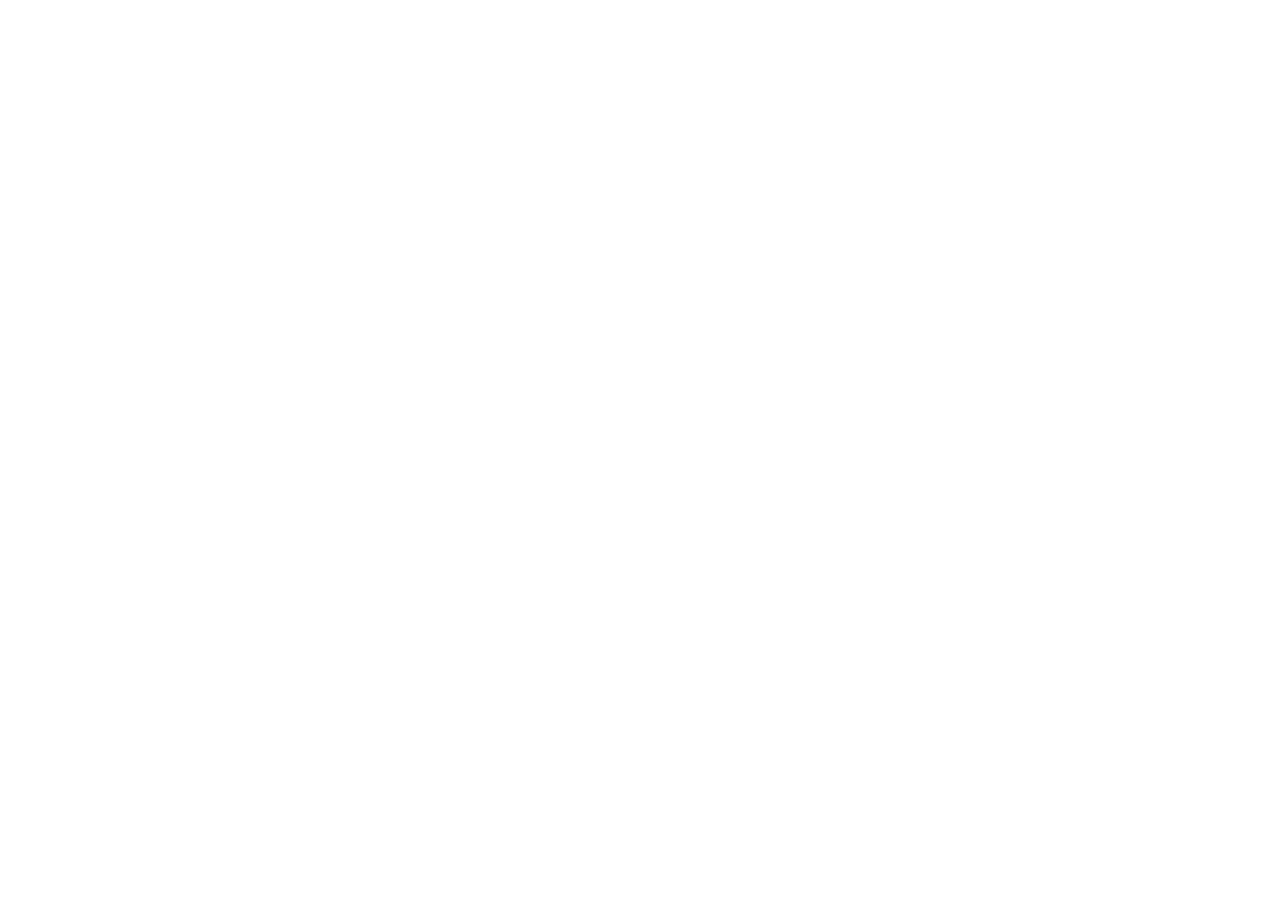
==== Tela inicial/index.html @ 7da2fbda "commit test" ====
<!DOCTYPE html>
<html lang="en">
<head>
    <meta charset="UTF-8">
    <meta name="viewport" content="width=device-width, initial-scale=1.0">
    <title>Document</title>
    <link rel="stylesheet" href="style.css">
</head>
<body>
    
</body>
</html>
---- Tela inicial/style.css ----
*{
    padding: auto;
}
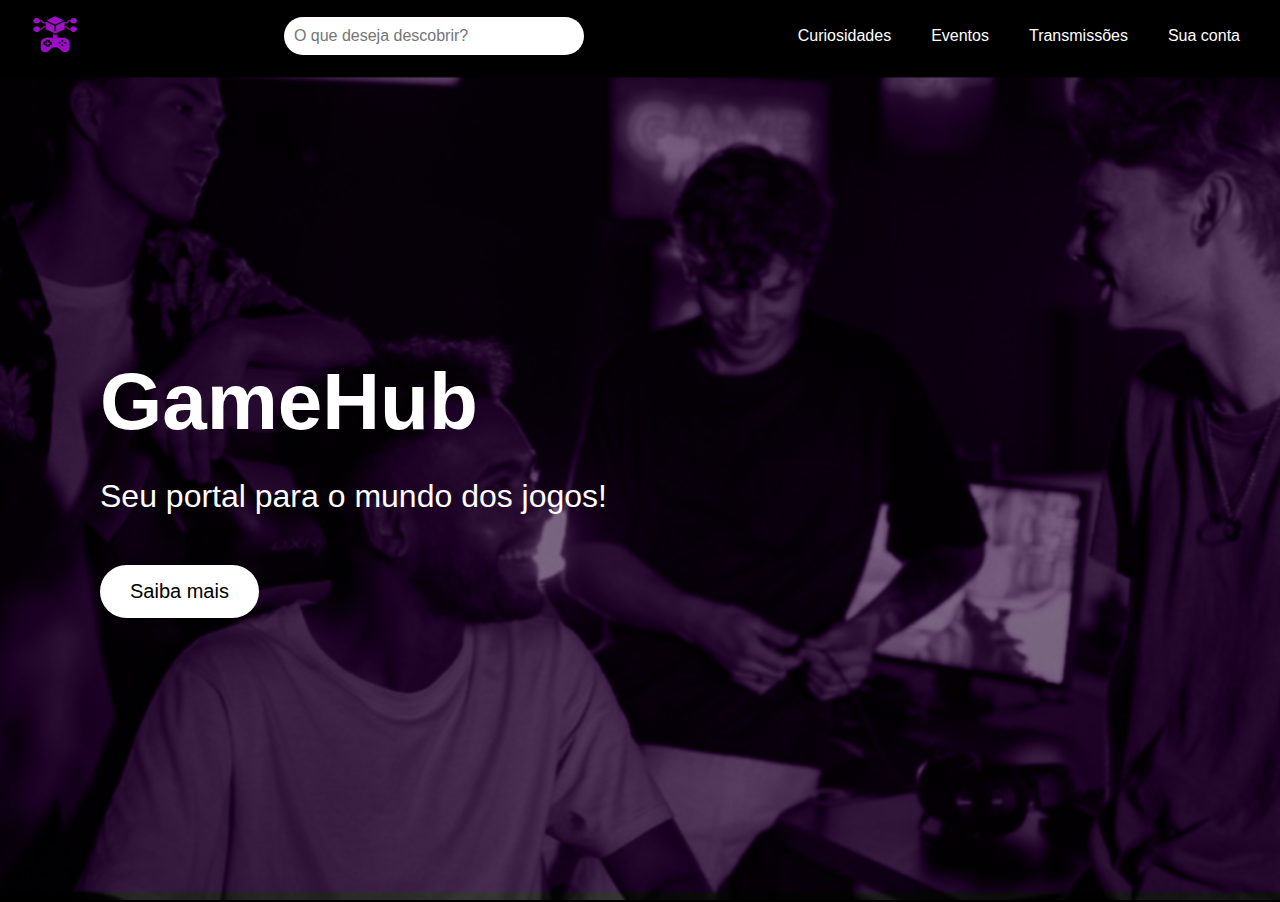
==== commit 543cde9d: "Tela inicial" ====
--- a/Tela inicial/index.html
+++ b/Tela inicial/index.html
@@ -7,6 +7,30 @@
     <link rel="stylesheet" href="style.css">
 </head>
 <body>
+    <header>
+        <img src="./imagens/Captura de tela 2024-08-22 081132.png" alt="Ícone" class="logo">
+        <div class="search-bar">
+            <input type="text" placeholder="O que deseja descobrir?">
+        </div>
+        <nav>
+            <ul>
+                <li><a href="#">Curiosidades</a></li>
+                <li><a href="#">Eventos</a></li>
+                <li><a href="#">Transmissões</a></li>
+                <li><a href="#">Sua conta</a></li>
+            </ul>
+        </nav>
+    </header>
+    <main>
+        <div class="hero">
+            <div class="overlay"></div>
+            <div class="content">
+                <h1>GameHub</h1>
+                <p>Seu portal para o mundo dos jogos!</p>
+                <button>Saiba mais</button>
+            </div>
+        </div>
+    </main>
     
 </body>
 </html>--- a/Tela inicial/style.css
+++ b/Tela inicial/style.css
@@ -1,3 +1,109 @@
-*{
-    padding: auto;
-}+* {
+    margin: 0;
+    padding: 0;
+    box-sizing: border-box;
+    font-family: Arial, sans-serif;
+}
+
+html, body {
+    height: 100%;
+    overflow: hidden;
+}
+
+body {
+    background-color: #000;
+    color: #fff;
+}
+
+header {
+    display: flex;
+    justify-content: space-between;
+    align-items: center;
+    padding: 15px 30px;
+    background-color: #000;
+}
+
+header .logo {
+    width: 50px;
+    height: auto;
+}
+
+.search-bar input {
+    padding: 10px;
+    border-radius: 50px;
+    border: none;
+    width: 300px;
+    font-size: 16px;
+}
+
+nav ul {
+    list-style: none;
+    display: flex;
+    gap: 20px;
+}
+
+nav ul li a {
+    color: #fff;
+    text-decoration: none;
+    font-size: 16px;
+    padding: 5px 10px;
+    transition: background-color 0.3s;
+}
+
+nav ul li a:hover {
+    background-color: rgba(255, 255, 255, 0.2);
+    border-radius: 5px;
+}
+
+.hero {
+    position: relative;
+    height: calc(100vh - 70px);
+    background: url(./imagens/Captura\ de\ tela\ 2024-08-22\ 085514.png) no-repeat center center/cover;
+    background-blend-mode: screen;
+}
+
+.overlay {
+    position: absolute;
+    top: 0;
+    left: 0;
+    width: 100%;
+    height: 100%;
+    background-color: rgba(0, 0, 0, 0.5);
+}
+
+.content {
+    position: relative;
+    z-index: 2;
+    text-align: left;
+    top: 50%;
+    transform: translateY(-50%);
+    margin-left: 100px;
+    max-width: 700px; 
+}
+
+.content h1 {
+    font-size: 80px;
+    margin-bottom: 30px;
+}
+
+.content p {
+    font-size: 32px; 
+    margin-bottom: 30px; 
+}
+
+.content button {
+    padding: 15px 30px;
+    border: none;
+    border-radius: 50px;
+    background-color: #fff;
+    color: #000;
+    cursor: pointer;
+    font-size: 20px; 
+    transition: background-color 0.3s;
+    margin-top: 20px;
+}
+
+.content button:hover {
+    background-color: #ccc;
+}
+
